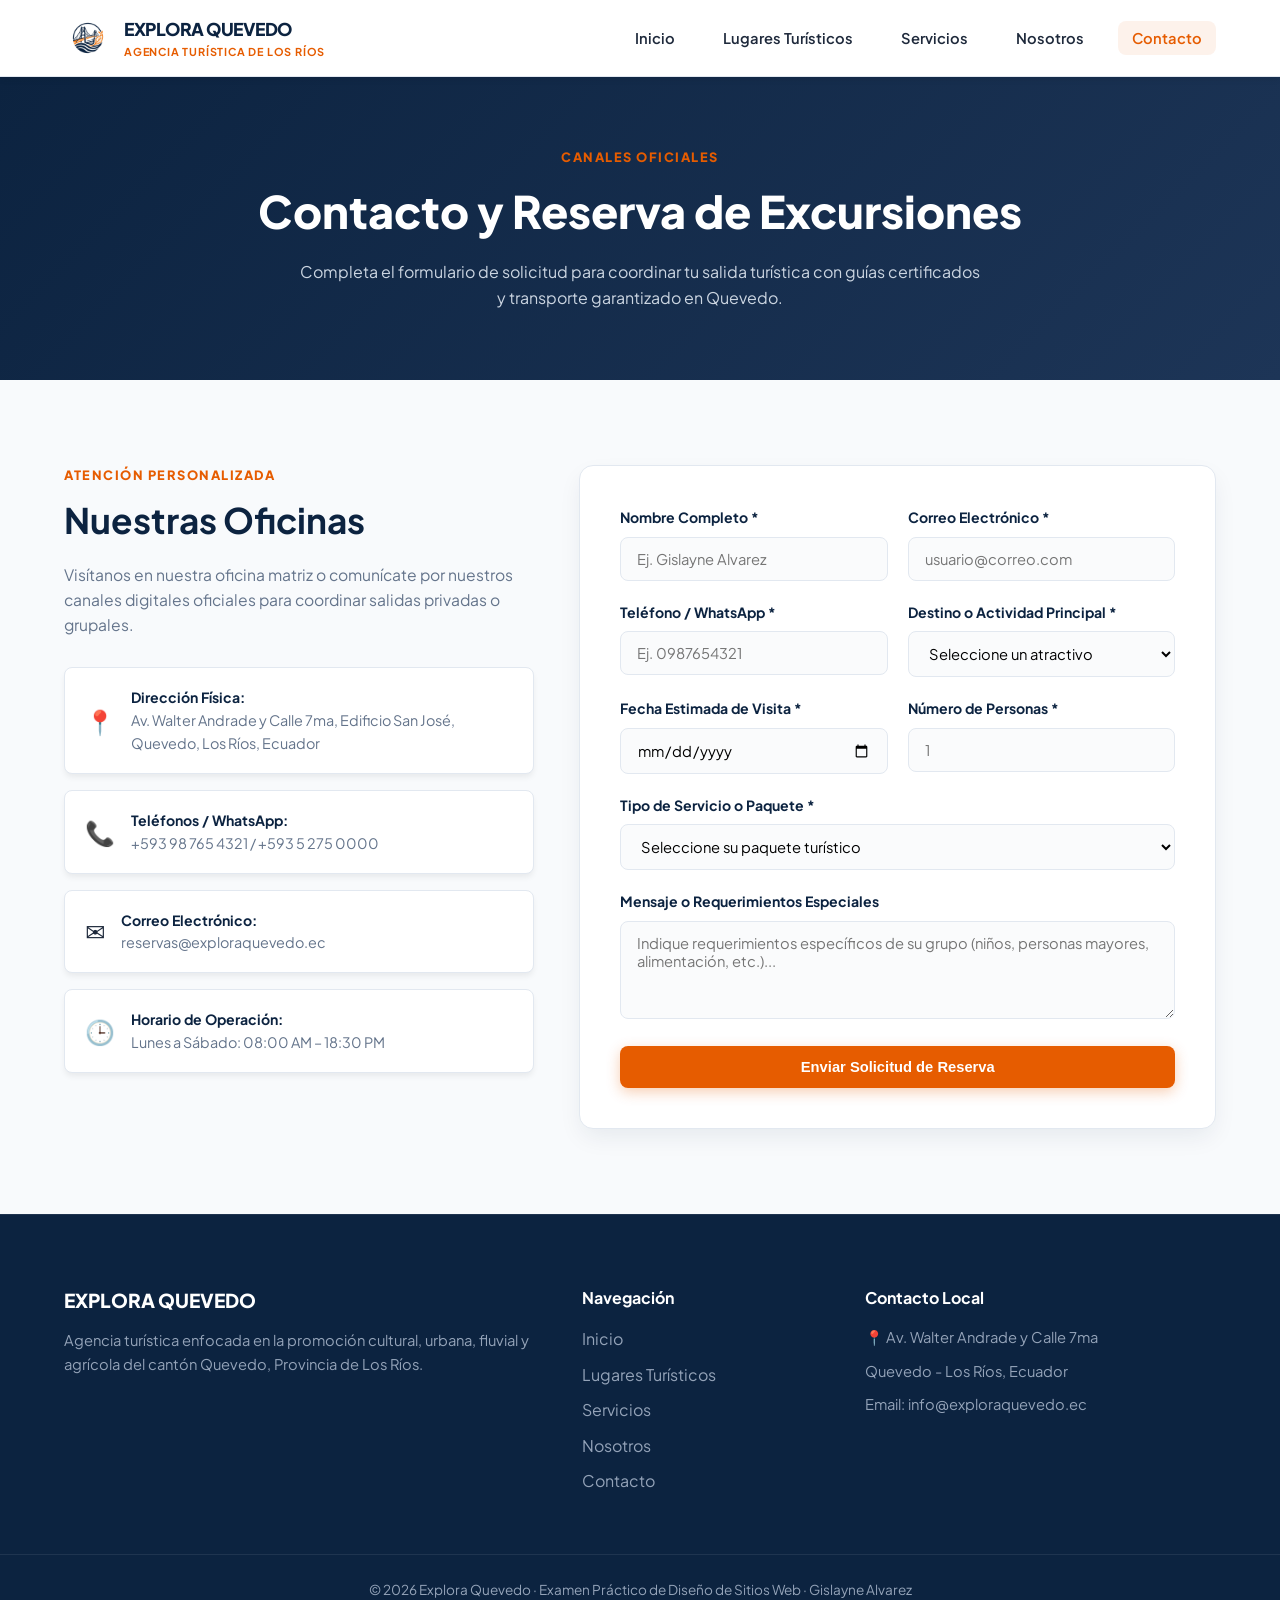
==== contacto.html @ 066ccd41 "Publicacion de pagina - Gislayne Alvarez" ====
<!DOCTYPE html>
<html lang="es">
<head>
  <meta charset="UTF-8">
  <meta name="viewport" content="width=device-width, initial-scale=1.0">
  <title>Explora Quevedo | Contacto y Reservas</title>
  <link rel="icon" type="image/png" href="images/logo.png">
  <link rel="stylesheet" href="css/styles.css">
  <link rel="preconnect" href="https://fonts.googleapis.com">
  <link rel="preconnect" href="https://fonts.gstatic.com" crossorigin>
  <link href="https://fonts.googleapis.com/css2?family=Plus+Jakarta+Sans:wght@400;500;600;700;800&display=swap" rel="stylesheet">
</head>
<body class="page-contacto">

  <!-- CABECERA PRINCIPAL Y MENÚ DE NAVEGACIÓN -->
  <header class="header-main">
    <div class="header-container">
      <a href="index.html" class="brand-link">
        <img src="images/logo.png" alt="Explora Quevedo Logo" class="brand-logo">
        <div class="brand-info">
          <span class="brand-title">EXPLORA QUEVEDO</span>
          <span class="brand-subtitle">AGENCIA TURÍSTICA DE LOS RÍOS</span>
        </div>
      </a>

      <nav class="nav-principal">
        <ul class="nav-list">
          <li><a href="index.html" class="nav-link">Inicio</a></li>
          <li><a href="destinos.html" class="nav-link">Lugares Turísticos</a></li>
          <li><a href="servicios.html" class="nav-link">Servicios</a></li>
          <li><a href="nosotros.html" class="nav-link">Nosotros</a></li>
          <li><a href="contacto.html" class="nav-link active">Contacto</a></li>
        </ul>
      </nav>
    </div>
  </header>

  <main>
    <!-- ENCABEZADO DE SECCIÓN -->
    <section class="page-banner">
      <div class="container text-center">
        <span class="heading-tag">Canales Oficiales</span>
        <h1>Contacto y Reserva de Excursiones</h1>
        <p>Completa el formulario de solicitud para coordinar tu salida turística con guías certificados y transporte garantizado en Quevedo.</p>
      </div>
    </section>

    <!-- SECCIÓN DE CONTACTO Y FORMULARIO -->
    <section class="contact-section">
      <div class="container">
        <div class="contact-grid">

          <!-- INFORMACIÓN Y CANALES DE ATENCIÓN -->
          <aside class="contact-info-panel">
            <span class="heading-tag">Atención Personalizada</span>
            <h2>Nuestras Oficinas</h2>
            <p>Visítanos en nuestra oficina matriz o comunícate por nuestros canales digitales oficiales para coordinar salidas privadas o grupales.</p>

            <div class="info-card">
              <div class="info-icon">📍</div>
              <div class="info-content">
                <strong>Dirección Física:</strong>
                <p>Av. Walter Andrade y Calle 7ma, Edificio San José, Quevedo, Los Ríos, Ecuador</p>
              </div>
            </div>

            <div class="info-card">
              <div class="info-icon">📞</div>
              <div class="info-content">
                <strong>Teléfonos / WhatsApp:</strong>
                <p>+593 98 765 4321 / +593 5 275 0000</p>
              </div>
            </div>

            <div class="info-card">
              <div class="info-icon">✉️</div>
              <div class="info-content">
                <strong>Correo Electrónico:</strong>
                <p>reservas@exploraquevedo.ec</p>
              </div>
            </div>

            <div class="info-card">
              <div class="info-icon">🕒</div>
              <div class="info-content">
                <strong>Horario de Operación:</strong>
                <p>Lunes a Sábado: 08:00 AM – 18:30 PM</p>
              </div>
            </div>
          </aside>

          <!-- FORMULARIO SEMÁNTICO EXIGIDO POR LA RÚBRICA -->
          <div class="form-container">

            <!-- MENSAJE DE CONFIRMACIÓN (OCULTO INICIALMENTE) -->
            <div id="mensaje-exito" class="alert-success" style="display: none;">
              <div class="success-icon">✓</div>
              <h3>¡Solicitud Recibida con Éxito!</h3>
              <p>Gracias por contactar a <strong>Explora Quevedo</strong>. Tu información ha sido ingresada en nuestro sistema de salidas.</p>
              <div class="summary-box">
                <p id="resumen-solicitud"></p>
              </div>
              <p class="small-notice">Un asesor turístico se comunicará vía WhatsApp o correo electrónico para coordinar el punto de partida y pagos.</p>
              <button type="button" id="btn-nueva-solicitud" class="btn-primary">Enviar otra solicitud</button>
            </div>

            <!-- FORMULARIO PRINCIPAL -->
            <form id="formulario-contacto" class="contact-form">
              
              <!-- NOMBRE COMPLETO Y CORREO ELECTRÓNICO -->
              <div class="form-row">
                <div class="form-group">
                  <label for="nombre">Nombre Completo *</label>
                  <input type="text" id="nombre" name="nombre" placeholder="Ej. Gislayne Alvarez" required>
                </div>
                <div class="form-group">
                  <label for="email">Correo Electrónico *</label>
                  <input type="email" id="email" name="email" placeholder="usuario@correo.com" required>
                </div>
              </div>

              <!-- TELÉFONO Y DESTINO / ACTIVIDAD -->
              <div class="form-row">
                <div class="form-group">
                  <label for="telefono">Teléfono / WhatsApp *</label>
                  <input type="tel" id="telefono" name="telefono" placeholder="Ej. 0987654321" required>
                </div>
                <div class="form-group">
                  <label for="destino">Destino o Actividad Principal *</label>
                  <select id="destino" name="destino" required>
                    <option value="" disabled selected>Seleccione un atractivo</option>
                    <option value="Malecón del Río Quevedo">Malecón del Río Quevedo</option>
                    <option value="Puente Velasco Ibarra">Puente Velasco Ibarra</option>
                    <option value="Paseos en Bote por el Río">Paseos en Bote por el Río</option>
                    <option value="Parque Central e Iglesia San José">Parque Central e Iglesia San José</option>
                    <option value="Balnearios de Agua Dulce">Balnearios de Agua Dulce</option>
                    <option value="Fincas Cacaoteras del Río">Fincas Cacaoteras del Río</option>
                  </select>
                </div>
              </div>

              <!-- FECHA Y NÚMERO DE PERSONAS -->
              <div class="form-row">
                <div class="form-group">
                  <label for="fecha">Fecha Estimada de Visita *</label>
                  <input type="date" id="fecha" name="fecha" required>
                </div>
                <div class="form-group">
                  <label for="personas">Número de Personas *</label>
                  <input type="number" id="personas" name="personas" min="1" max="40" placeholder="1" required>
                </div>
              </div>

              <!-- TIPO DE SERVICIO O PAQUETE -->
              <div class="form-group">
                <label for="servicio">Tipo de Servicio o Paquete *</label>
                <select id="servicio" name="servicio" required>
                  <option value="" disabled selected>Seleccione su paquete turístico</option>
                  <option value="Quevedo Histórico y Fluvial ($20.00)">Quevedo Histórico y Fluvial ($20.00)</option>
                  <option value="Ruta Balnearios de Agua Dulce ($30.00)">Ruta Balnearios de Agua Dulce ($30.00)</option>
                  <option value="Finca Cacaotera 'Pepa de Oro' ($28.00)">Finca Cacaotera 'Pepa de Oro' ($28.00)</option>
                  <option value="Quevedo Total 2D/1N ($75.00)">Quevedo Total 2D/1N ($75.00)</option>
                  <option value="Servicio Privado Personalizado">Servicio Privado Personalizado</option>
                </select>
              </div>

              <!-- MENSAJE O REQUERIMIENTOS -->
              <div class="form-group">
                <label for="mensaje">Mensaje o Requerimientos Especiales</label>
                <textarea id="mensaje" name="mensaje" rows="4" placeholder="Indique requerimientos específicos de su grupo (niños, personas mayores, alimentación, etc.)..."></textarea>
              </div>

              <!-- BOTÓN DE ENVÍO -->
              <button type="submit" class="btn-primary btn-block">Enviar Solicitud de Reserva</button>
            </form>

          </div>

        </div>
      </div>
    </section>
  </main>

  <!-- PIE DE PÁGINA (FOOTER) -->
  <footer class="footer-main">
    <div class="container footer-grid">
      <div class="footer-col">
        <h4 class="footer-title">EXPLORA QUEVEDO</h4>
        <p>Agencia turística enfocada en la promoción cultural, urbana, fluvial y agrícola del cantón Quevedo, Provincia de Los Ríos.</p>
      </div>

      <div class="footer-col">
        <h5>Navegación</h5>
        <ul class="footer-links">
          <li><a href="index.html">Inicio</a></li>
          <li><a href="destinos.html">Lugares Turísticos</a></li>
          <li><a href="servicios.html">Servicios</a></li>
          <li><a href="nosotros.html">Nosotros</a></li>
          <li><a href="contacto.html">Contacto</a></li>
        </ul>
      </div>

      <div class="footer-col">
        <h5>Contacto Local</h5>
        <p>📍 Av. Walter Andrade y Calle 7ma</p>
        <p>Quevedo - Los Ríos, Ecuador</p>
        <p>Email: info@exploraquevedo.ec</p>
      </div>
    </div>

    <div class="footer-bottom">
      <div class="container">
        <p>&copy; 2026 Explora Quevedo · Examen Práctico de Diseño de Sitios Web · Gislayne Alvarez</p>
      </div>
    </div>
  </footer>

  <!-- SCRIPT PARA CONFIRMACIÓN DIRECTA (SIN ERROR 405 EN GITHUB PAGES) -->
  <script>
    const form = document.getElementById('formulario-contacto');
    const mensajeExito = document.getElementById('mensaje-exito');
    const resumenSolicitud = document.getElementById('resumen-solicitud');
    const btnNueva = document.getElementById('btn-nueva-solicitud');

    form.addEventListener('submit', function(e) {
      e.preventDefault();

      const nombre = document.getElementById('nombre').value;
      const destino = document.getElementById('destino').value;
      const paquete = document.getElementById('servicio').value;
      const personas = document.getElementById('personas').value;
      const fecha = document.getElementById('fecha').value;

      resumenSolicitud.innerHTML = `Estimado/a <strong>${nombre}</strong>, tu solicitud para <strong>${personas} persona(s)</strong> con destino a <strong>${destino}</strong> bajo el paquete <em>${paquete}</em> para la fecha <strong>${fecha}</strong> ha sido registrada con estado: <span style="color:#0f5132; font-weight:700;">CONFIRMADA</span>.`;

      form.style.display = 'none';
      mensajeExito.style.display = 'block';
    });

    btnNueva.addEventListener('click', function() {
      form.reset();
      mensajeExito.style.display = 'none';
      form.style.display = 'block';
    });
  </script>
</body>
</html>
---- css/styles.css ----
/* ===================================================
   VARIABLES GLOBALES (EXPLORA QUEVEDO - TURISMO FLUVIAL)
   =================================================== */
:root {
  --primary-color: #0c2340;       /* Azul marino profundo fluvial */
  --primary-light: #1d3557;       /* Azul intermedio */
  --accent-color: #e65c00;        /* Naranja solar tropical */
  --accent-hover: #cf4f00;        /* Naranja oscuro para hover */
  --bg-page: #f8fafc;             /* Fondo gris claro limpio */
  --bg-white: #ffffff;            /* Blanco puro para tarjetas */
  --text-main: #1e293b;           /* Texto principal oscuro */
  --text-muted: #64748b;          /* Texto secundario atenuado */
  --border-color: #e2e8f0;        /* Bordes sutiles */
  --shadow-sm: 0 4px 6px -1px rgba(0, 0, 0, 0.07);
  --shadow-md: 0 10px 25px -3px rgba(12, 35, 64, 0.08);
  --shadow-lg: 0 20px 35px -4px rgba(12, 35, 64, 0.12);
  --radius-sm: 8px;
  --radius-md: 14px;
  --radius-lg: 20px;
  --font-family: 'Plus Jakarta Sans', system-ui, -apple-system, sans-serif;
  --transition: all 0.3s cubic-bezier(0.2, 0.8, 0.2, 1);
}

/* ===================================================
   RESET Y MODELO DE CAJA (BOX MODEL)
   =================================================== */
*, *::before, *::after {
  box-sizing: border-box;
  margin: 0;
  padding: 0;
}

html {
  scroll-behavior: smooth;
}

body {
  font-family: var(--font-family);
  background-color: var(--bg-page);
  color: var(--text-main);
  line-height: 1.6;
  overflow-x: hidden;
}

img {
  max-width: 100%;
  height: auto;
  display: block;
}

a {
  text-decoration: none;
  color: inherit;
  transition: var(--transition);
}

ul {
  list-style: none;
}

.container {
  width: 90%;
  max-width: 1200px;
  margin-left: auto;
  margin-right: auto;
}

.text-center {
  text-align: center;
}

/* ===================================================
   ENCABEZADO Y NAVEGACIÓN (FLEXBOX)
   =================================================== */
.header-main {
  background-color: var(--bg-white);
  border-bottom: 1px solid var(--border-color);
  position: sticky;
  top: 0;
  z-index: 1000;
  box-shadow: var(--shadow-sm);
}

.header-container {
  max-width: 1200px;
  margin: 0 auto;
  padding: 14px 24px;
  display: flex;
  justify-content: space-between;
  align-items: center;
}

.brand-link {
  display: flex;
  align-items: center;
  gap: 12px;
}

.brand-logo {
  width: 48px;
  height: 48px;
  object-fit: contain;
  transition: transform 0.3s ease;
}

.brand-link:hover .brand-logo {
  transform: scale(1.08) rotate(-2deg);
}

.brand-info {
  display: flex;
  flex-direction: column;
}

.brand-title {
  font-size: 1.1rem;
  font-weight: 800;
  color: var(--primary-color);
  letter-spacing: -0.5px;
}

.brand-subtitle {
  font-size: 0.68rem;
  font-weight: 700;
  color: var(--accent-color);
  letter-spacing: 0.8px;
}

.nav-list {
  display: flex;
  align-items: center;
  gap: 20px;
}

.nav-link {
  font-size: 0.92rem;
  font-weight: 600;
  color: var(--text-main);
  padding: 8px 14px;
  border-radius: var(--radius-sm);
}

.nav-link:hover,
.nav-link.active {
  color: var(--accent-color);
  background-color: rgba(230, 92, 0, 0.08);
}

/* ===================================================
   BOTONES REUTILIZABLES
   =================================================== */
.btn-primary {
  display: inline-block;
  background-color: var(--accent-color);
  color: var(--bg-white);
  font-weight: 700;
  font-size: 0.92rem;
  padding: 13px 26px;
  border-radius: var(--radius-sm);
  border: none;
  cursor: pointer;
  box-shadow: 0 4px 14px rgba(230, 92, 0, 0.3);
  transition: var(--transition);
}

.btn-primary:hover {
  background-color: var(--accent-hover);
  transform: translateY(-2px);
  box-shadow: 0 6px 18px rgba(230, 92, 0, 0.4);
}

.btn-secondary {
  display: inline-block;
  background-color: rgba(255, 255, 255, 0.15);
  color: var(--bg-white);
  border: 1px solid rgba(255, 255, 255, 0.4);
  font-weight: 700;
  font-size: 0.92rem;
  padding: 13px 26px;
  border-radius: var(--radius-sm);
  backdrop-filter: blur(6px);
  transition: var(--transition);
}

.btn-secondary:hover {
  background-color: var(--bg-white);
  color: var(--primary-color);
  transform: translateY(-2px);
}

.btn-block {
  width: 100%;
  text-align: center;
}

/* ===================================================
   HERO EN INDEX (PÁGINA 1)
   =================================================== */
.hero-section {
  position: relative;
  background: 
    linear-gradient(135deg, rgba(12, 35, 64, 0.9) 0%, rgba(29, 53, 87, 0.85) 100%),
    url('../images/hero.webp') center/cover no-repeat;
  color: var(--bg-white);
  padding: 120px 20px;
  text-align: center;
  display: flex;
  justify-content: center;
  align-items: center;
}

.hero-content {
  max-width: 820px;
}

.hero-tag {
  display: inline-block;
  background-color: rgba(255, 255, 255, 0.12);
  border: 1px solid rgba(255, 255, 255, 0.25);
  padding: 6px 16px;
  border-radius: 30px;
  font-size: 0.82rem;
  font-weight: 700;
  letter-spacing: 0.5px;
  margin-bottom: 22px;
}

.hero-title {
  font-size: clamp(2.4rem, 5vw, 3.8rem);
  font-weight: 800;
  line-height: 1.15;
  margin-bottom: 20px;
}

.hero-title span {
  color: var(--accent-color);
}

.hero-description {
  font-size: 1.1rem;
  color: #e2e8f0;
  max-width: 680px;
  margin: 0 auto 36px auto;
}

.hero-buttons {
  display: flex;
  gap: 16px;
  justify-content: center;
  flex-wrap: wrap;
}

/* ===================================================
   SECCIONES Y ENCABEZADOS COMUNES
   =================================================== */
.page-banner {
  background: linear-gradient(135deg, var(--primary-color), var(--primary-light));
  color: var(--bg-white);
  padding: 70px 20px;
}

.page-banner h1 {
  font-size: clamp(2rem, 4vw, 2.8rem);
  font-weight: 800;
  margin: 8px 0 12px 0;
}

.page-banner p {
  color: #cbd5e1;
  max-width: 680px;
  margin: 0 auto;
  font-size: 1rem;
}

.section-heading {
  margin-bottom: 50px;
}

.heading-tag {
  font-size: 0.8rem;
  font-weight: 800;
  text-transform: uppercase;
  letter-spacing: 1.5px;
  color: var(--accent-color);
  display: block;
  margin-bottom: 6px;
}

.section-heading h2 {
  font-size: 2.2rem;
  font-weight: 800;
  color: var(--primary-color);
}

.section-heading p {
  color: var(--text-muted);
  font-size: 1rem;
}

/* ===================================================
   TARJETAS DESTACADAS EN INDEX (GRID)
   =================================================== */
.featured-section {
  padding: 85px 0;
}

.cards-grid {
  display: grid;
  grid-template-columns: repeat(auto-fit, minmax(320px, 1fr));
  gap: 30px;
  margin-bottom: 60px;
}

.card-item {
  background-color: var(--bg-white);
  border-radius: var(--radius-md);
  border: 1px solid var(--border-color);
  overflow: hidden;
  box-shadow: var(--shadow-sm);
  display: flex;
  flex-direction: column;
  transition: var(--transition);
}

.card-item:hover {
  transform: translateY(-6px);
  box-shadow: var(--shadow-md);
}

.card-image-box {
  height: 220px;
  position: relative;
  overflow: hidden;
}

.card-image-box img {
  width: 100%;
  height: 100%;
  object-fit: cover;
  transition: transform 0.4s ease;
}

.card-item:hover .card-image-box img {
  transform: scale(1.06);
}

.badge-category {
  position: absolute;
  top: 14px;
  left: 14px;
  background-color: var(--primary-color);
  color: var(--bg-white);
  font-size: 0.75rem;
  font-weight: 700;
  padding: 4px 12px;
  border-radius: 4px;
}

.card-body {
  padding: 24px;
  display: flex;
  flex-direction: column;
  flex-grow: 1;
}

.card-body h3 {
  font-size: 1.3rem;
  font-weight: 800;
  color: var(--primary-color);
  margin-bottom: 10px;
}

.card-body p {
  font-size: 0.92rem;
  color: var(--text-muted);
  margin-bottom: 20px;
  flex-grow: 1;
}

.card-action-link {
  font-weight: 700;
  font-size: 0.9rem;
  color: var(--accent-color);
  align-self: flex-start;
}

.card-action-link:hover {
  transform: translateX(4px);
}

/* BANNER CTA */
.cta-banner {
  background: linear-gradient(135deg, var(--primary-color), var(--primary-light));
  color: var(--bg-white);
  border-radius: var(--radius-md);
  padding: 44px;
  display: flex;
  justify-content: space-between;
  align-items: center;
  flex-wrap: wrap;
  gap: 20px;
  box-shadow: var(--shadow-md);
}

.cta-text h3 {
  font-size: 1.6rem;
  margin-bottom: 6px;
}

.cta-text p {
  color: #cbd5e1;
}

/* ===================================================
   DESTINOS (PÁGINA 2 - DESTINOS.HTML)
   =================================================== */
.places-section {
  padding: 85px 0;
}

.destinations-grid {
  display: grid;
  grid-template-columns: repeat(auto-fit, minmax(330px, 1fr));
  gap: 32px;
}

.destination-card {
  background-color: var(--bg-white);
  border-radius: var(--radius-md);
  border: 1px solid var(--border-color);
  overflow: hidden;
  box-shadow: var(--shadow-sm);
  display: flex;
  flex-direction: column;
  transition: var(--transition);
}

.destination-card:hover {
  transform: translateY(-6px);
  box-shadow: var(--shadow-md);
}

.dest-image-wrap {
  height: 230px;
  position: relative;
  overflow: hidden;
}

.dest-image-wrap img {
  width: 100%;
  height: 100%;
  object-fit: cover;
  transition: transform 0.4s ease;
}

.destination-card:hover .dest-image-wrap img {
  transform: scale(1.06);
}

.dest-badge {
  position: absolute;
  top: 14px;
  left: 14px;
  background-color: rgba(12, 35, 64, 0.88);
  color: var(--bg-white);
  font-size: 0.75rem;
  font-weight: 700;
  padding: 4px 10px;
  border-radius: 4px;
}

.dest-body {
  padding: 26px;
  display: flex;
  flex-direction: column;
  flex-grow: 1;
}

.dest-body h3 {
  font-size: 1.3rem;
  font-weight: 800;
  color: var(--primary-color);
  margin-bottom: 6px;
}

.dest-location {
  font-size: 0.85rem;
  color: var(--accent-color);
  margin-bottom: 12px;
}

.dest-desc {
  font-size: 0.92rem;
  color: var(--text-muted);
  line-height: 1.6;
  margin-bottom: 16px;
}

.dest-activity {
  background-color: #f1f5f9;
  border-left: 3px solid var(--primary-color);
  padding: 12px 14px;
  border-radius: 0 var(--radius-sm) var(--radius-sm) 0;
  font-size: 0.86rem;
  color: var(--text-main);
  margin-bottom: 22px;
}

.dest-btn {
  align-self: flex-start;
  padding: 10px 20px;
}

/* ===================================================
   SERVICIOS / PAQUETES (PÁGINA 3 - SERVICIOS.HTML)
   =================================================== */
.pricing-section {
  padding: 85px 0;
}

.services-grid {
  display: grid;
  grid-template-columns: repeat(auto-fit, minmax(260px, 1fr));
  gap: 28px;
}

.service-card {
  background-color: var(--bg-white);
  border-radius: var(--radius-md);
  border: 1px solid var(--border-color);
  box-shadow: var(--shadow-sm);
  display: flex;
  flex-direction: column;
  overflow: hidden;
  position: relative;
  transition: var(--transition);
}

.service-card:hover {
  transform: translateY(-8px);
  box-shadow: var(--shadow-lg);
}

.service-card.featured {
  border: 2px solid var(--accent-color);
}

.service-badge {
  position: absolute;
  top: 15px;
  right: -32px;
  background-color: var(--accent-color);
  color: var(--bg-white);
  font-size: 0.72rem;
  font-weight: 800;
  padding: 4px 34px;
  transform: rotate(45deg);
}

.service-header {
  padding: 30px 24px 20px 24px;
  border-bottom: 1px solid var(--border-color);
}

.service-category {
  font-size: 0.75rem;
  font-weight: 800;
  color: var(--accent-color);
  text-transform: uppercase;
  letter-spacing: 0.5px;
}

.service-header h3 {
  font-size: 1.28rem;
  font-weight: 800;
  color: var(--primary-color);
  margin: 6px 0 12px 0;
}

.price-box {
  display: flex;
  align-items: baseline;
  gap: 2px;
}

.price-box .currency {
  font-size: 1.2rem;
  font-weight: 700;
  color: var(--primary-color);
}

.price-box .amount {
  font-size: 2.2rem;
  font-weight: 800;
  color: var(--primary-color);
}

.price-box .unit {
  font-size: 0.85rem;
  color: var(--text-muted);
}

.service-body {
  padding: 24px;
  display: flex;
  flex-direction: column;
  flex-grow: 1;
  justify-content: space-between;
}

.service-desc {
  font-size: 0.88rem;
  color: var(--text-muted);
  margin-bottom: 20px;
}

.service-features {
  margin-bottom: 26px;
}

.service-features li {
  font-size: 0.88rem;
  margin-bottom: 10px;
  padding-left: 20px;
  position: relative;
}

.service-features li::before {
  content: '✓';
  position: absolute;
  left: 0;
  color: var(--accent-color);
  font-weight: 800;
}

.service-btn {
  display: block;
  text-align: center;
}

/* ===================================================
   NOSOTROS (PÁGINA 4 - NOSOTROS.HTML)
   =================================================== */
.about-section {
  padding: 85px 0;
}

.history-block {
  max-width: 860px;
  margin: 0 auto 65px auto;
  background-color: var(--bg-white);
  padding: 40px;
  border-radius: var(--radius-md);
  border: 1px solid var(--border-color);
  box-shadow: var(--shadow-sm);
}

.history-block h2 {
  font-size: 2.2rem;
  color: var(--primary-color);
  margin: 6px 0 18px 0;
}

.history-block p {
  color: var(--text-muted);
  font-size: 1rem;
  line-height: 1.7;
  margin-bottom: 16px;
}

.history-block p:last-child {
  margin-bottom: 0;
}

.pillars-grid {
  display: grid;
  grid-template-columns: repeat(auto-fit, minmax(300px, 1fr));
  gap: 30px;
}

.pillar-card {
  background-color: var(--bg-white);
  border-radius: var(--radius-md);
  border: 1px solid var(--border-color);
  padding: 35px 28px;
  box-shadow: var(--shadow-sm);
  transition: var(--transition);
}

.pillar-card:hover {
  transform: translateY(-5px);
  box-shadow: var(--shadow-md);
}

.pillar-icon {
  font-size: 2.2rem;
  margin-bottom: 14px;
}

.pillar-card h3 {
  font-size: 1.3rem;
  font-weight: 800;
  color: var(--primary-color);
  margin-bottom: 10px;
}

.pillar-card p {
  color: var(--text-muted);
  font-size: 0.92rem;
}

.values-list li {
  font-size: 0.9rem;
  margin-bottom: 8px;
  color: var(--text-muted);
}

.reasons-section {
  padding: 85px 0;
  background-color: var(--bg-white);
  border-top: 1px solid var(--border-color);
}

.reasons-grid {
  display: grid;
  grid-template-columns: repeat(auto-fit, minmax(240px, 1fr));
  gap: 25px;
}

.reason-card {
  background-color: var(--bg-page);
  padding: 30px 24px;
  border-radius: var(--radius-md);
  border: 1px solid var(--border-color);
  transition: var(--transition);
}

.reason-card:hover {
  border-color: var(--accent-color);
  transform: translateY(-4px);
}

.reason-number {
  font-size: 2rem;
  font-weight: 800;
  color: var(--accent-color);
  display: block;
  margin-bottom: 8px;
}

.reason-card h4 {
  font-size: 1.15rem;
  color: var(--primary-color);
  margin-bottom: 8px;
}

.reason-card p {
  font-size: 0.88rem;
  color: var(--text-muted);
}

/* ===================================================
   CONTACTO (PÁGINA 5 - CONTACTO.HTML)
   =================================================== */
.contact-section {
  padding: 85px 0;
}

.contact-grid {
  display: grid;
  grid-template-columns: 0.85fr 1.15fr;
  gap: 45px;
  align-items: flex-start;
}

.contact-info-panel h2 {
  font-size: 2.2rem;
  color: var(--primary-color);
  margin: 6px 0 14px 0;
}

.contact-info-panel p {
  color: var(--text-muted);
  font-size: 0.98rem;
  margin-bottom: 30px;
}

.info-card {
  background-color: var(--bg-white);
  padding: 18px 20px;
  border-radius: var(--radius-sm);
  border: 1px solid var(--border-color);
  margin-bottom: 16px;
  display: flex;
  gap: 16px;
  align-items: center;
  box-shadow: var(--shadow-sm);
}

.info-icon {
  font-size: 1.5rem;
}

.info-content strong {
  display: block;
  font-size: 0.88rem;
  color: var(--primary-color);
}

.info-content p {
  margin-bottom: 0;
  font-size: 0.9rem;
}

.form-container {
  background-color: var(--bg-white);
  border-radius: var(--radius-md);
  border: 1px solid var(--border-color);
  padding: 40px;
  box-shadow: var(--shadow-md);
}

.form-row {
  display: flex;
  gap: 20px;
}

.form-group {
  margin-bottom: 20px;
  flex: 1;
}

.form-group label {
  display: block;
  font-size: 0.88rem;
  font-weight: 700;
  margin-bottom: 8px;
  color: var(--primary-color);
}

/* SELECTORES Y PSEUDOCLASES :FOCUS EXIGIDOS */
.form-group input,
.form-group select,
.form-group textarea {
  width: 100%;
  padding: 12px 16px;
  border: 1px solid var(--border-color);
  border-radius: var(--radius-sm);
  font-family: var(--font-family);
  font-size: 0.92rem;
  background-color: #fafbfc;
  transition: var(--transition);
}

.form-group input:focus,
.form-group select:focus,
.form-group textarea:focus {
  outline: none;
  border-color: var(--accent-color);
  background-color: var(--bg-white);
  box-shadow: 0 0 0 3px rgba(230, 92, 0, 0.15);
}

/* MENSAJE DE ÉXITO */
.alert-success {
  text-align: center;
  padding: 20px 10px;
  animation: fadeIn 0.3s ease;
}

@keyframes fadeIn {
  from { opacity: 0; transform: translateY(6px); }
  to { opacity: 1; transform: translateY(0); }
}

.success-icon {
  font-size: 2.8rem;
  color: #10b981;
  margin-bottom: 8px;
}

.alert-success h3 {
  font-size: 1.6rem;
  color: var(--primary-color);
  margin-bottom: 8px;
}

.alert-success p {
  color: var(--text-muted);
  font-size: 0.95rem;
}

.summary-box {
  background-color: #ecfdf5;
  border-left: 4px solid #10b981;
  padding: 16px;
  margin: 22px 0;
  text-align: left;
  border-radius: 4px;
}

.summary-box p {
  color: #065f46;
  font-size: 0.92rem;
}

.small-notice {
  font-size: 0.85rem !important;
  margin-bottom: 24px;
}

/* ===================================================
   PIE DE PÁGINA (FOOTER)
   =================================================== */
.footer-main {
  background-color: var(--primary-color);
  color: #94a3b8;
  padding: 70px 0 0 0;
  border-top: 1px solid rgba(255, 255, 255, 0.08);
}

.footer-grid {
  display: grid;
  grid-template-columns: 2fr 1fr 1.5fr;
  gap: 50px;
  padding-bottom: 50px;
}

.footer-title {
  color: var(--bg-white);
  font-size: 1.2rem;
  font-weight: 800;
  margin-bottom: 14px;
}

.footer-col h5 {
  color: var(--bg-white);
  font-size: 1rem;
  font-weight: 700;
  margin-bottom: 16px;
}

.footer-links li {
  margin-bottom: 10px;
}

.footer-links a:hover {
  color: var(--accent-color);
  padding-left: 4px;
}

.footer-col p {
  font-size: 0.92rem;
  margin-bottom: 10px;
}

.footer-bottom {
  border-top: 1px solid rgba(255, 255, 255, 0.08);
  padding: 24px 0;
  text-align: center;
  font-size: 0.85rem;
}

/* ===================================================
   DISEÑO RESPONSIVE (MEDIA QUERIES OBLIGATORIAS)
   =================================================== */
@media (max-width: 900px) {
  .header-container {
    flex-direction: column;
    gap: 16px;
  }

  .nav-list {
    flex-wrap: wrap;
    justify-content: center;
    gap: 10px;
  }

  .contact-grid {
    grid-template-columns: 1fr;
  }

  .form-row {
    flex-direction: column;
    gap: 0;
  }

  .footer-grid {
    grid-template-columns: 1fr;
    text-align: center;
  }
}

@media (max-width: 600px) {
  .hero-title {
    font-size: 2.2rem;
  }

  .hero-buttons {
    flex-direction: column;
  }

  .cta-banner {
    flex-direction: column;
    text-align: center;
  }

  .form-container {
    padding: 24px;
  }
}
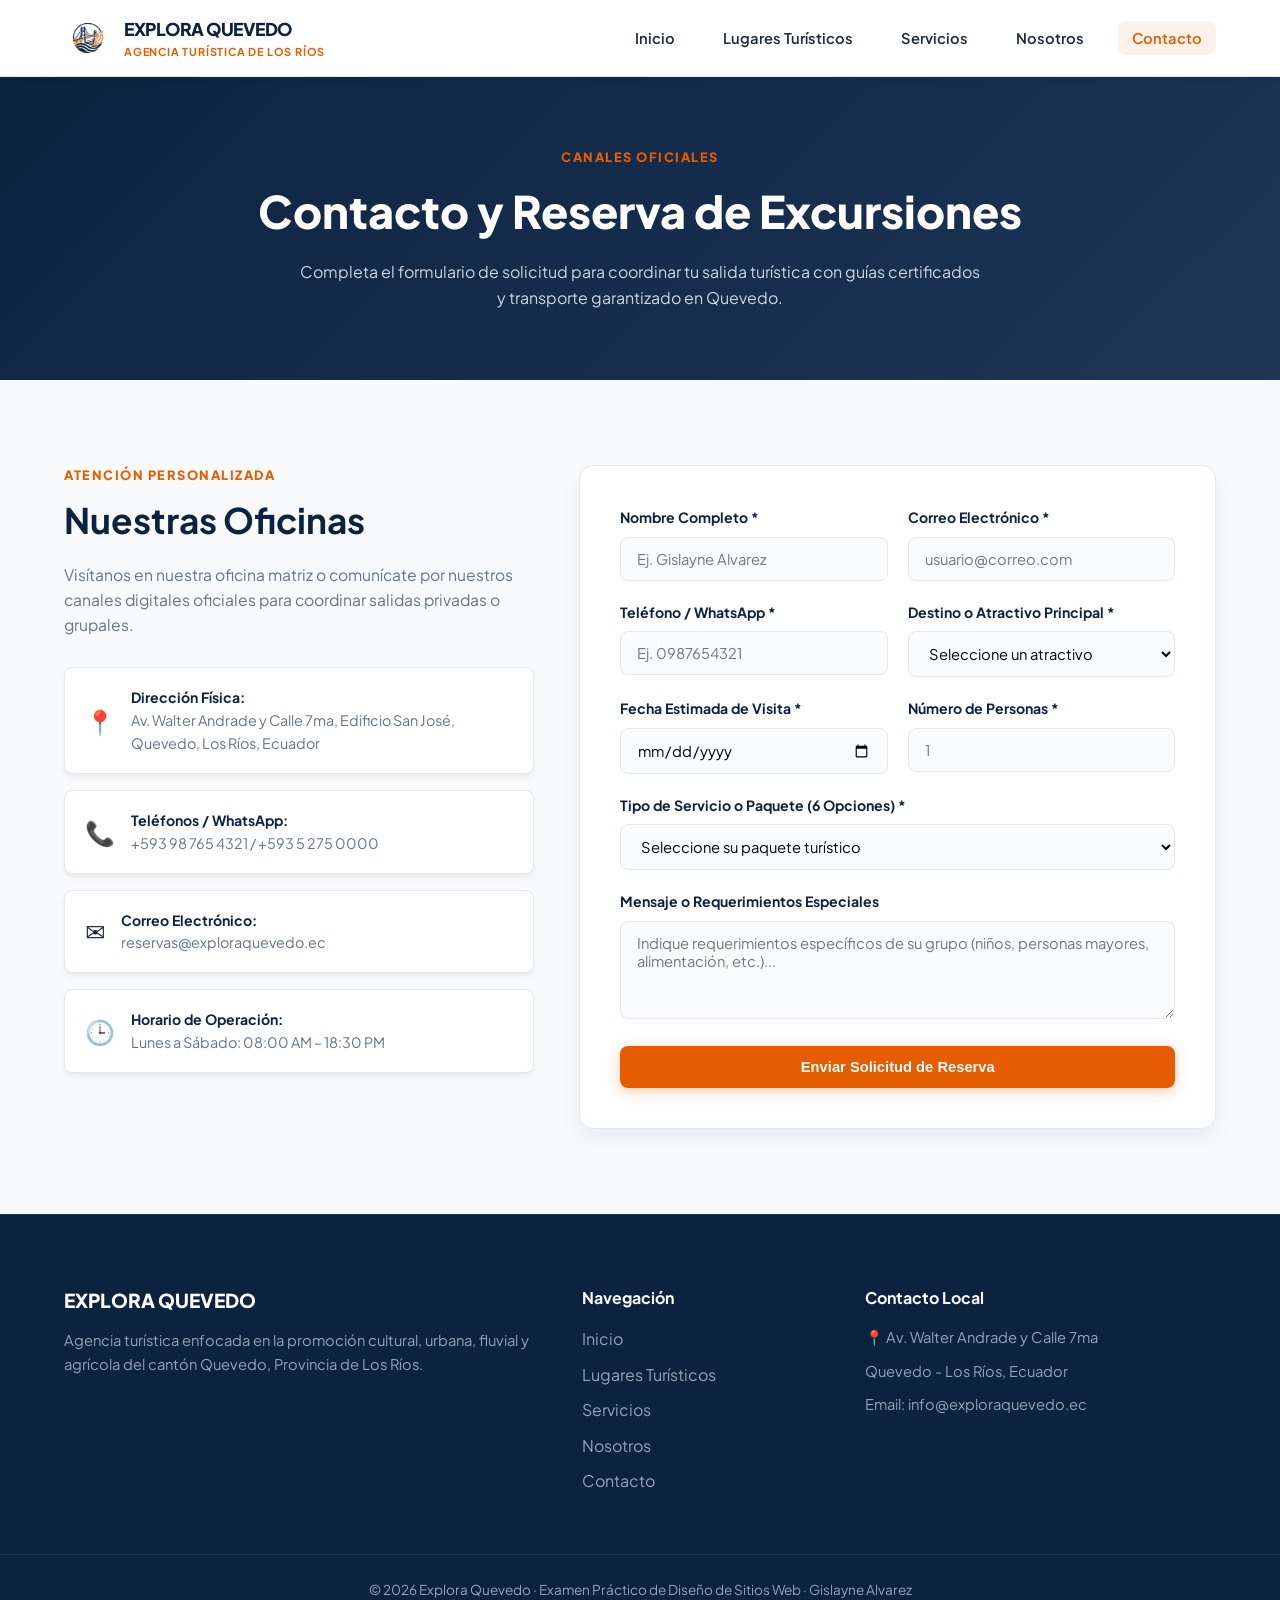
==== commit 0b683da8: "MEJORA DE PAGINA" ====
--- a/contacto.html
+++ b/contacto.html
@@ -12,7 +12,6 @@
 </head>
 <body class="page-contacto">
 
-  <!-- CABECERA PRINCIPAL Y MENÚ DE NAVEGACIÓN -->
   <header class="header-main">
     <div class="header-container">
       <a href="index.html" class="brand-link">
@@ -36,7 +35,6 @@
   </header>
 
   <main>
-    <!-- ENCABEZADO DE SECCIÓN -->
     <section class="page-banner">
       <div class="container text-center">
         <span class="heading-tag">Canales Oficiales</span>
@@ -45,12 +43,10 @@
       </div>
     </section>
 
-    <!-- SECCIÓN DE CONTACTO Y FORMULARIO -->
     <section class="contact-section">
       <div class="container">
         <div class="contact-grid">
 
-          <!-- INFORMACIÓN Y CANALES DE ATENCIÓN -->
           <aside class="contact-info-panel">
             <span class="heading-tag">Atención Personalizada</span>
             <h2>Nuestras Oficinas</h2>
@@ -89,10 +85,8 @@
             </div>
           </aside>
 
-          <!-- FORMULARIO SEMÁNTICO EXIGIDO POR LA RÚBRICA -->
           <div class="form-container">
 
-            <!-- MENSAJE DE CONFIRMACIÓN (OCULTO INICIALMENTE) -->
             <div id="mensaje-exito" class="alert-success" style="display: none;">
               <div class="success-icon">✓</div>
               <h3>¡Solicitud Recibida con Éxito!</h3>
@@ -104,10 +98,8 @@
               <button type="button" id="btn-nueva-solicitud" class="btn-primary">Enviar otra solicitud</button>
             </div>
 
-            <!-- FORMULARIO PRINCIPAL -->
             <form id="formulario-contacto" class="contact-form">
               
-              <!-- NOMBRE COMPLETO Y CORREO ELECTRÓNICO -->
               <div class="form-row">
                 <div class="form-group">
                   <label for="nombre">Nombre Completo *</label>
@@ -119,27 +111,25 @@
                 </div>
               </div>
 
-              <!-- TELÉFONO Y DESTINO / ACTIVIDAD -->
               <div class="form-row">
                 <div class="form-group">
                   <label for="telefono">Teléfono / WhatsApp *</label>
                   <input type="tel" id="telefono" name="telefono" placeholder="Ej. 0987654321" required>
                 </div>
                 <div class="form-group">
-                  <label for="destino">Destino o Actividad Principal *</label>
+                  <label for="destino">Destino o Atractivo Principal *</label>
                   <select id="destino" name="destino" required>
                     <option value="" disabled selected>Seleccione un atractivo</option>
-                    <option value="Malecón del Río Quevedo">Malecón del Río Quevedo</option>
-                    <option value="Puente Velasco Ibarra">Puente Velasco Ibarra</option>
-                    <option value="Paseos en Bote por el Río">Paseos en Bote por el Río</option>
-                    <option value="Parque Central e Iglesia San José">Parque Central e Iglesia San José</option>
-                    <option value="Balnearios de Agua Dulce">Balnearios de Agua Dulce</option>
-                    <option value="Fincas Cacaoteras del Río">Fincas Cacaoteras del Río</option>
+                    <option value="1. Malecón del Río Quevedo">1. Malecón del Río Quevedo</option>
+                    <option value="2. Puente Velasco Ibarra">2. Puente Velasco Ibarra</option>
+                    <option value="3. Paseos en Bote por el Río Quevedo">3. Paseos en Bote por el Río Quevedo</option>
+                    <option value="4. Parque Central e Iglesia San José">4. Parque Central e Iglesia San José</option>
+                    <option value="5. Balnearios de Agua Dulce">5. Balnearios de Agua Dulce</option>
+                    <option value="6. Fincas Cacaoteras del Río">6. Fincas Cacaoteras del Río</option>
                   </select>
                 </div>
               </div>
 
-              <!-- FECHA Y NÚMERO DE PERSONAS -->
               <div class="form-row">
                 <div class="form-group">
                   <label for="fecha">Fecha Estimada de Visita *</label>
@@ -151,26 +141,24 @@
                 </div>
               </div>
 
-              <!-- TIPO DE SERVICIO O PAQUETE -->
               <div class="form-group">
-                <label for="servicio">Tipo de Servicio o Paquete *</label>
+                <label for="servicio">Tipo de Servicio o Paquete (6 Opciones) *</label>
                 <select id="servicio" name="servicio" required>
                   <option value="" disabled selected>Seleccione su paquete turístico</option>
-                  <option value="Quevedo Histórico y Fluvial ($20.00)">Quevedo Histórico y Fluvial ($20.00)</option>
-                  <option value="Ruta Balnearios de Agua Dulce ($30.00)">Ruta Balnearios de Agua Dulce ($30.00)</option>
-                  <option value="Finca Cacaotera 'Pepa de Oro' ($28.00)">Finca Cacaotera 'Pepa de Oro' ($28.00)</option>
-                  <option value="Quevedo Total 2D/1N ($75.00)">Quevedo Total 2D/1N ($75.00)</option>
-                  <option value="Servicio Privado Personalizado">Servicio Privado Personalizado</option>
+                  <option value="Tour Malecón y Miradores ($15.00)">1. Tour Malecón y Miradores ($15.00 / pers.)</option>
+                  <option value="Ruta Puente Velasco Ibarra ($18.00)">2. Ruta Puente Velasco Ibarra ($18.00 / pers.)</option>
+                  <option value="Paseo en Bote por el Río ($20.00)">3. Paseo en Bote por el Río ($20.00 / pers.)</option>
+                  <option value="Circuito Parque & San José ($12.00)">4. Circuito Parque & San José ($12.00 / pers.)</option>
+                  <option value="Ruta Balnearios de Agua Dulce ($30.00)">5. Ruta Balnearios de Agua Dulce ($30.00 / pers.)</option>
+                  <option value="Finca Cacaotera 'Pepa de Oro' ($28.00)">6. Finca Cacaotera 'Pepa de Oro' ($28.00 / pers.)</option>
                 </select>
               </div>
 
-              <!-- MENSAJE O REQUERIMIENTOS -->
               <div class="form-group">
                 <label for="mensaje">Mensaje o Requerimientos Especiales</label>
                 <textarea id="mensaje" name="mensaje" rows="4" placeholder="Indique requerimientos específicos de su grupo (niños, personas mayores, alimentación, etc.)..."></textarea>
               </div>
 
-              <!-- BOTÓN DE ENVÍO -->
               <button type="submit" class="btn-primary btn-block">Enviar Solicitud de Reserva</button>
             </form>
 
@@ -181,7 +169,6 @@
     </section>
   </main>
 
-  <!-- PIE DE PÁGINA (FOOTER) -->
   <footer class="footer-main">
     <div class="container footer-grid">
       <div class="footer-col">
@@ -215,7 +202,6 @@
     </div>
   </footer>
 
-  <!-- SCRIPT PARA CONFIRMACIÓN DIRECTA (SIN ERROR 405 EN GITHUB PAGES) -->
   <script>
     const form = document.getElementById('formulario-contacto');
     const mensajeExito = document.getElementById('mensaje-exito');
--- a/css/styles.css
+++ b/css/styles.css
@@ -1,16 +1,16 @@
 /* ===================================================
-   VARIABLES GLOBALES (EXPLORA QUEVEDO - TURISMO FLUVIAL)
+   VARIABLES GLOBALES (EXPLORA QUEVEDO)
    =================================================== */
 :root {
-  --primary-color: #0c2340;       /* Azul marino profundo fluvial */
-  --primary-light: #1d3557;       /* Azul intermedio */
-  --accent-color: #e65c00;        /* Naranja solar tropical */
-  --accent-hover: #cf4f00;        /* Naranja oscuro para hover */
-  --bg-page: #f8fafc;             /* Fondo gris claro limpio */
-  --bg-white: #ffffff;            /* Blanco puro para tarjetas */
-  --text-main: #1e293b;           /* Texto principal oscuro */
-  --text-muted: #64748b;          /* Texto secundario atenuado */
-  --border-color: #e2e8f0;        /* Bordes sutiles */
+  --primary-color: #0c2340;
+  --primary-light: #1d3557;
+  --accent-color: #e65c00;
+  --accent-hover: #cf4f00;
+  --bg-page: #f8fafc;
+  --bg-white: #ffffff;
+  --text-main: #1e293b;
+  --text-muted: #64748b;
+  --border-color: #e2e8f0;
   --shadow-sm: 0 4px 6px -1px rgba(0, 0, 0, 0.07);
   --shadow-md: 0 10px 25px -3px rgba(12, 35, 64, 0.08);
   --shadow-lg: 0 20px 35px -4px rgba(12, 35, 64, 0.12);
@@ -21,9 +21,7 @@
   --transition: all 0.3s cubic-bezier(0.2, 0.8, 0.2, 1);
 }
 
-/* ===================================================
-   RESET Y MODELO DE CAJA (BOX MODEL)
-   =================================================== */
+/* RESET & MODELO DE CAJA */
 *, *::before, *::after {
   box-sizing: border-box;
   margin: 0;
@@ -69,9 +67,7 @@
   text-align: center;
 }
 
-/* ===================================================
-   ENCABEZADO Y NAVEGACIÓN (FLEXBOX)
-   =================================================== */
+/* ENCABEZADO Y NAVEGACIÓN */
 .header-main {
   background-color: var(--bg-white);
   border-bottom: 1px solid var(--border-color);
@@ -146,9 +142,7 @@
   background-color: rgba(230, 92, 0, 0.08);
 }
 
-/* ===================================================
-   BOTONES REUTILIZABLES
-   =================================================== */
+/* BOTONES */
 .btn-primary {
   display: inline-block;
   background-color: var(--accent-color);
@@ -193,16 +187,15 @@
   text-align: center;
 }
 
-/* ===================================================
-   HERO EN INDEX (PÁGINA 1)
-   =================================================== */
+/* HERO */
 .hero-section {
   position: relative;
   background: 
-    linear-gradient(135deg, rgba(12, 35, 64, 0.9) 0%, rgba(29, 53, 87, 0.85) 100%),
+    radial-gradient(circle at center, rgba(12, 35, 64, 0.72) 0%, rgba(8, 22, 40, 0.94) 100%),
     url('../images/hero.webp') center/cover no-repeat;
   color: var(--bg-white);
-  padding: 120px 20px;
+  padding: 130px 20px 105px 20px;
+  min-height: 84vh;
   text-align: center;
   display: flex;
   justify-content: center;
@@ -214,14 +207,17 @@
 }
 
 .hero-tag {
-  display: inline-block;
-  background-color: rgba(255, 255, 255, 0.12);
+  display: inline-flex;
+  align-items: center;
+  background: rgba(255, 255, 255, 0.12);
   border: 1px solid rgba(255, 255, 255, 0.25);
-  padding: 6px 16px;
+  backdrop-filter: blur(8px);
+  padding: 8px 22px;
   border-radius: 30px;
   font-size: 0.82rem;
   font-weight: 700;
-  letter-spacing: 0.5px;
+  letter-spacing: 0.6px;
+  color: #ffedd5;
   margin-bottom: 22px;
 }
 
@@ -250,9 +246,46 @@
   flex-wrap: wrap;
 }
 
-/* ===================================================
-   SECCIONES Y ENCABEZADOS COMUNES
-   =================================================== */
+.hero-stats-strip {
+  display: inline-flex;
+  align-items: center;
+  justify-content: center;
+  background: rgba(255, 255, 255, 0.08);
+  border: 1px solid rgba(255, 255, 255, 0.18);
+  backdrop-filter: blur(10px);
+  padding: 12px 28px;
+  border-radius: 40px;
+  margin-top: 38px;
+  gap: 24px;
+}
+
+.stat-pill {
+  text-align: center;
+}
+
+.stat-pill strong {
+  display: block;
+  font-size: 1.05rem;
+  font-weight: 800;
+  color: var(--accent-color);
+  line-height: 1.2;
+}
+
+.stat-pill span {
+  font-size: 0.74rem;
+  color: #cbd5e1;
+  font-weight: 600;
+  text-transform: uppercase;
+  letter-spacing: 0.5px;
+}
+
+.stat-separator {
+  width: 1px;
+  height: 28px;
+  background-color: rgba(255, 255, 255, 0.2);
+}
+
+/* ENCABEZADOS DE PÁGINA */
 .page-banner {
   background: linear-gradient(135deg, var(--primary-color), var(--primary-light));
   color: var(--bg-white);
@@ -297,9 +330,7 @@
   font-size: 1rem;
 }
 
-/* ===================================================
-   TARJETAS DESTACADAS EN INDEX (GRID)
-   =================================================== */
+/* CARDS EN INDEX */
 .featured-section {
   padding: 85px 0;
 }
@@ -411,9 +442,7 @@
   color: #cbd5e1;
 }
 
-/* ===================================================
-   DESTINOS (PÁGINA 2 - DESTINOS.HTML)
-   =================================================== */
+/* DESTINOS */
 .places-section {
   padding: 85px 0;
 }
@@ -511,9 +540,7 @@
   padding: 10px 20px;
 }
 
-/* ===================================================
-   SERVICIOS / PAQUETES (PÁGINA 3 - SERVICIOS.HTML)
-   =================================================== */
+/* SERVICIOS / PAQUETES */
 .pricing-section {
   padding: 85px 0;
 }
@@ -638,9 +665,7 @@
   text-align: center;
 }
 
-/* ===================================================
-   NOSOTROS (PÁGINA 4 - NOSOTROS.HTML)
-   =================================================== */
+/* NOSOTROS */
 .about-section {
   padding: 85px 0;
 }
@@ -759,9 +784,7 @@
   color: var(--text-muted);
 }
 
-/* ===================================================
-   CONTACTO (PÁGINA 5 - CONTACTO.HTML)
-   =================================================== */
+/* CONTACTO */
 .contact-section {
   padding: 85px 0;
 }
@@ -838,7 +861,6 @@
   color: var(--primary-color);
 }
 
-/* SELECTORES Y PSEUDOCLASES :FOCUS EXIGIDOS */
 .form-group input,
 .form-group select,
 .form-group textarea {
@@ -909,9 +931,7 @@
   margin-bottom: 24px;
 }
 
-/* ===================================================
-   PIE DE PÁGINA (FOOTER)
-   =================================================== */
+/* FOOTER */
 .footer-main {
   background-color: var(--primary-color);
   color: #94a3b8;
@@ -961,9 +981,7 @@
   font-size: 0.85rem;
 }
 
-/* ===================================================
-   DISEÑO RESPONSIVE (MEDIA QUERIES OBLIGATORIAS)
-   =================================================== */
+/* RESPONSIVE */
 @media (max-width: 900px) {
   .header-container {
     flex-direction: column;
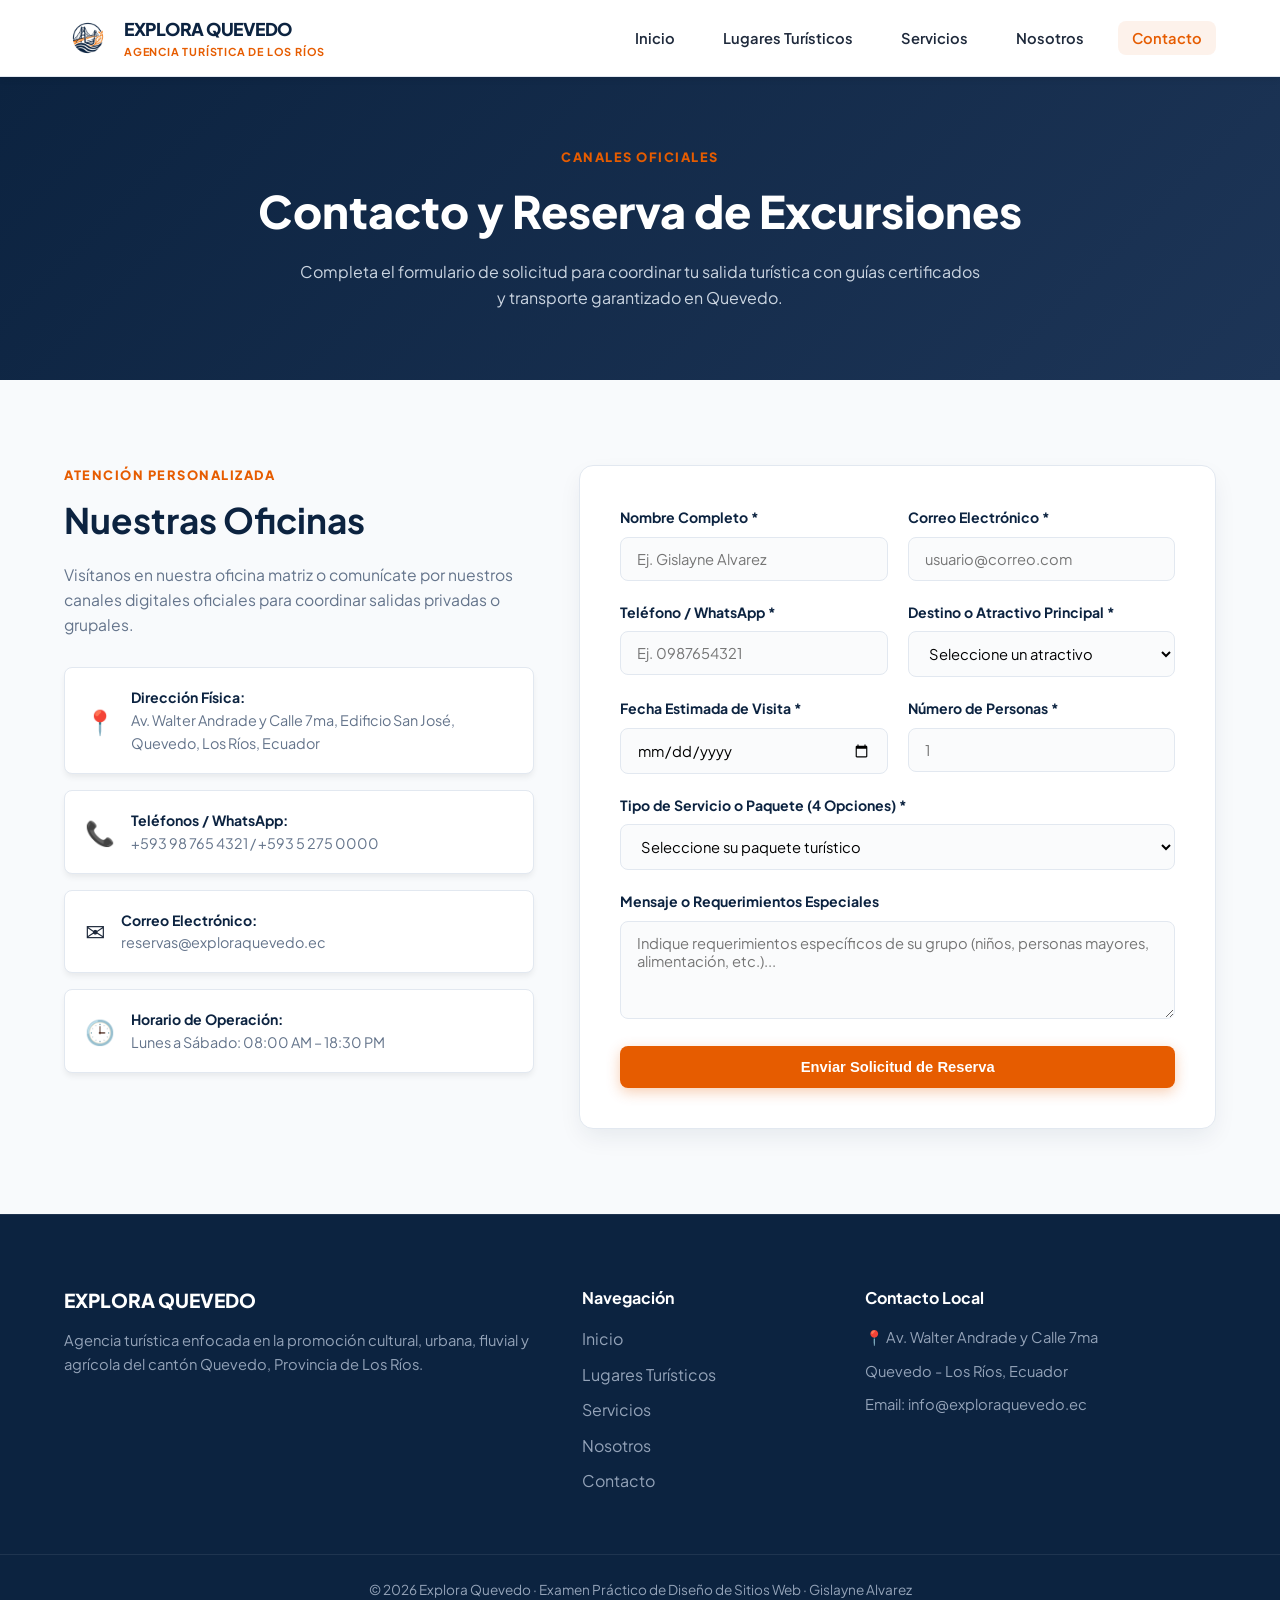
==== commit fb6f3c99: "CORREGIR ERRORES" ====
--- a/contacto.html
+++ b/contacto.html
@@ -142,15 +142,13 @@
               </div>
 
               <div class="form-group">
-                <label for="servicio">Tipo de Servicio o Paquete (6 Opciones) *</label>
+                <label for="servicio">Tipo de Servicio o Paquete (4 Opciones) *</label>
                 <select id="servicio" name="servicio" required>
                   <option value="" disabled selected>Seleccione su paquete turístico</option>
-                  <option value="Tour Malecón y Miradores ($15.00)">1. Tour Malecón y Miradores ($15.00 / pers.)</option>
-                  <option value="Ruta Puente Velasco Ibarra ($18.00)">2. Ruta Puente Velasco Ibarra ($18.00 / pers.)</option>
-                  <option value="Paseo en Bote por el Río ($20.00)">3. Paseo en Bote por el Río ($20.00 / pers.)</option>
-                  <option value="Circuito Parque & San José ($12.00)">4. Circuito Parque & San José ($12.00 / pers.)</option>
-                  <option value="Ruta Balnearios de Agua Dulce ($30.00)">5. Ruta Balnearios de Agua Dulce ($30.00 / pers.)</option>
-                  <option value="Finca Cacaotera 'Pepa de Oro' ($28.00)">6. Finca Cacaotera 'Pepa de Oro' ($28.00 / pers.)</option>
+                  <option value="Quevedo Histórico y Fluvial ($20.00)">1. Quevedo Histórico y Fluvial ($20.00 / pers.)</option>
+                  <option value="Ruta Balnearios de Agua Dulce ($30.00)">2. Ruta Balnearios de Agua Dulce ($30.00 / pers.)</option>
+                  <option value="Finca Cacaotera 'Pepa de Oro' ($28.00)">3. Finca Cacaotera 'Pepa de Oro' ($28.00 / pers.)</option>
+                  <option value="Quevedo Total 2D/1N ($75.00)">4. Quevedo Total 2D/1N ($75.00 / pers.)</option>
                 </select>
               </div>
 
--- a/css/styles.css
+++ b/css/styles.css
@@ -21,7 +21,9 @@
   --transition: all 0.3s cubic-bezier(0.2, 0.8, 0.2, 1);
 }
 
-/* RESET & MODELO DE CAJA */
+/* ===================================================
+   RESET Y MODELO DE CAJA
+   =================================================== */
 *, *::before, *::after {
   box-sizing: border-box;
   margin: 0;
@@ -67,7 +69,9 @@
   text-align: center;
 }
 
-/* ENCABEZADO Y NAVEGACIÓN */
+/* ===================================================
+   ENCABEZADO Y NAVEGACIÓN
+   =================================================== */
 .header-main {
   background-color: var(--bg-white);
   border-bottom: 1px solid var(--border-color);
@@ -142,7 +146,9 @@
   background-color: rgba(230, 92, 0, 0.08);
 }
 
-/* BOTONES */
+/* ===================================================
+   BOTONES
+   =================================================== */
 .btn-primary {
   display: inline-block;
   background-color: var(--accent-color);
@@ -187,15 +193,17 @@
   text-align: center;
 }
 
-/* HERO */
+/* ===================================================
+   HERO (PORTADA)
+   =================================================== */
 .hero-section {
   position: relative;
   background: 
     radial-gradient(circle at center, rgba(12, 35, 64, 0.72) 0%, rgba(8, 22, 40, 0.94) 100%),
     url('../images/hero.webp') center/cover no-repeat;
   color: var(--bg-white);
-  padding: 130px 20px 105px 20px;
-  min-height: 84vh;
+  padding: 120px 20px 100px 20px;
+  min-height: 85vh;
   text-align: center;
   display: flex;
   justify-content: center;
@@ -204,6 +212,7 @@
 
 .hero-content {
   max-width: 820px;
+  margin: 0 auto;
 }
 
 .hero-tag {
@@ -222,7 +231,7 @@
 }
 
 .hero-title {
-  font-size: clamp(2.4rem, 5vw, 3.8rem);
+  font-size: clamp(2.3rem, 5vw, 3.8rem);
   font-weight: 800;
   line-height: 1.15;
   margin-bottom: 20px;
@@ -233,7 +242,7 @@
 }
 
 .hero-description {
-  font-size: 1.1rem;
+  font-size: 1.05rem;
   color: #e2e8f0;
   max-width: 680px;
   margin: 0 auto 36px auto;
@@ -244,48 +253,62 @@
   gap: 16px;
   justify-content: center;
   flex-wrap: wrap;
-}
-
+  margin-bottom: 35px;
+}
+
+/* BARRA FLOTANTE DE EJES (FORZADA FLEX HORIZONTAL) */
 .hero-stats-strip {
-  display: inline-flex;
-  align-items: center;
-  justify-content: center;
-  background: rgba(255, 255, 255, 0.08);
-  border: 1px solid rgba(255, 255, 255, 0.18);
-  backdrop-filter: blur(10px);
-  padding: 12px 28px;
-  border-radius: 40px;
-  margin-top: 38px;
-  gap: 24px;
+  display: flex !important;
+  flex-direction: row !important;
+  align-items: center !important;
+  justify-content: center !important;
+  background: rgba(255, 255, 255, 0.1) !important;
+  border: 1px solid rgba(255, 255, 255, 0.25) !important;
+  backdrop-filter: blur(10px) !important;
+  -webkit-backdrop-filter: blur(10px) !important;
+  padding: 12px 32px !important;
+  border-radius: 50px !important;
+  margin: 0 auto !important;
+  width: fit-content !important;
+  gap: 28px !important;
 }
 
 .stat-pill {
-  text-align: center;
+  display: flex !important;
+  flex-direction: column !important;
+  align-items: center !important;
+  text-align: center !important;
 }
 
 .stat-pill strong {
-  display: block;
-  font-size: 1.05rem;
-  font-weight: 800;
-  color: var(--accent-color);
-  line-height: 1.2;
+  display: block !important;
+  font-size: 0.95rem !important;
+  font-weight: 800 !important;
+  color: var(--accent-color) !important;
+  line-height: 1.2 !important;
+  white-space: nowrap !important;
 }
 
 .stat-pill span {
-  font-size: 0.74rem;
-  color: #cbd5e1;
-  font-weight: 600;
-  text-transform: uppercase;
-  letter-spacing: 0.5px;
+  display: block !important;
+  font-size: 0.72rem !important;
+  color: #e2e8f0 !important;
+  font-weight: 600 !important;
+  text-transform: uppercase !important;
+  letter-spacing: 0.5px !important;
+  white-space: nowrap !important;
 }
 
 .stat-separator {
-  width: 1px;
-  height: 28px;
-  background-color: rgba(255, 255, 255, 0.2);
-}
-
-/* ENCABEZADOS DE PÁGINA */
+  display: block !important;
+  width: 1px !important;
+  height: 28px !important;
+  background-color: rgba(255, 255, 255, 0.25) !important;
+}
+
+/* ===================================================
+   ENCABEZADOS DE PÁGINA
+   =================================================== */
 .page-banner {
   background: linear-gradient(135deg, var(--primary-color), var(--primary-light));
   color: var(--bg-white);
@@ -330,7 +353,9 @@
   font-size: 1rem;
 }
 
-/* CARDS EN INDEX */
+/* ===================================================
+   CARDS EN INDEX
+   =================================================== */
 .featured-section {
   padding: 85px 0;
 }
@@ -442,7 +467,9 @@
   color: #cbd5e1;
 }
 
-/* DESTINOS */
+/* ===================================================
+   DESTINOS (PÁGINA 2 - 6 ATRACTIVOS)
+   =================================================== */
 .places-section {
   padding: 85px 0;
 }
@@ -540,7 +567,9 @@
   padding: 10px 20px;
 }
 
-/* SERVICIOS / PAQUETES */
+/* ===================================================
+   SERVICIOS (PÁGINA 3 - 4 PAQUETES)
+   =================================================== */
 .pricing-section {
   padding: 85px 0;
 }
@@ -665,7 +694,9 @@
   text-align: center;
 }
 
-/* NOSOTROS */
+/* ===================================================
+   NOSOTROS (PÁGINA 4)
+   =================================================== */
 .about-section {
   padding: 85px 0;
 }
@@ -784,7 +815,9 @@
   color: var(--text-muted);
 }
 
-/* CONTACTO */
+/* ===================================================
+   CONTACTO (PÁGINA 5)
+   =================================================== */
 .contact-section {
   padding: 85px 0;
 }
@@ -931,7 +964,9 @@
   margin-bottom: 24px;
 }
 
-/* FOOTER */
+/* ===================================================
+   FOOTER
+   =================================================== */
 .footer-main {
   background-color: var(--primary-color);
   color: #94a3b8;
@@ -981,7 +1016,9 @@
   font-size: 0.85rem;
 }
 
-/* RESPONSIVE */
+/* ===================================================
+   RESPONSIVE (MEDIA QUERIES)
+   =================================================== */
 @media (max-width: 900px) {
   .header-container {
     flex-direction: column;
@@ -1007,11 +1044,22 @@
     grid-template-columns: 1fr;
     text-align: center;
   }
+
+  .hero-stats-strip {
+    flex-direction: column !important;
+    gap: 14px !important;
+    border-radius: var(--radius-md) !important;
+    padding: 18px 24px !important;
+  }
+
+  .stat-separator {
+    display: none !important;
+  }
 }
 
 @media (max-width: 600px) {
   .hero-title {
-    font-size: 2.2rem;
+    font-size: 2.1rem;
   }
 
   .hero-buttons {
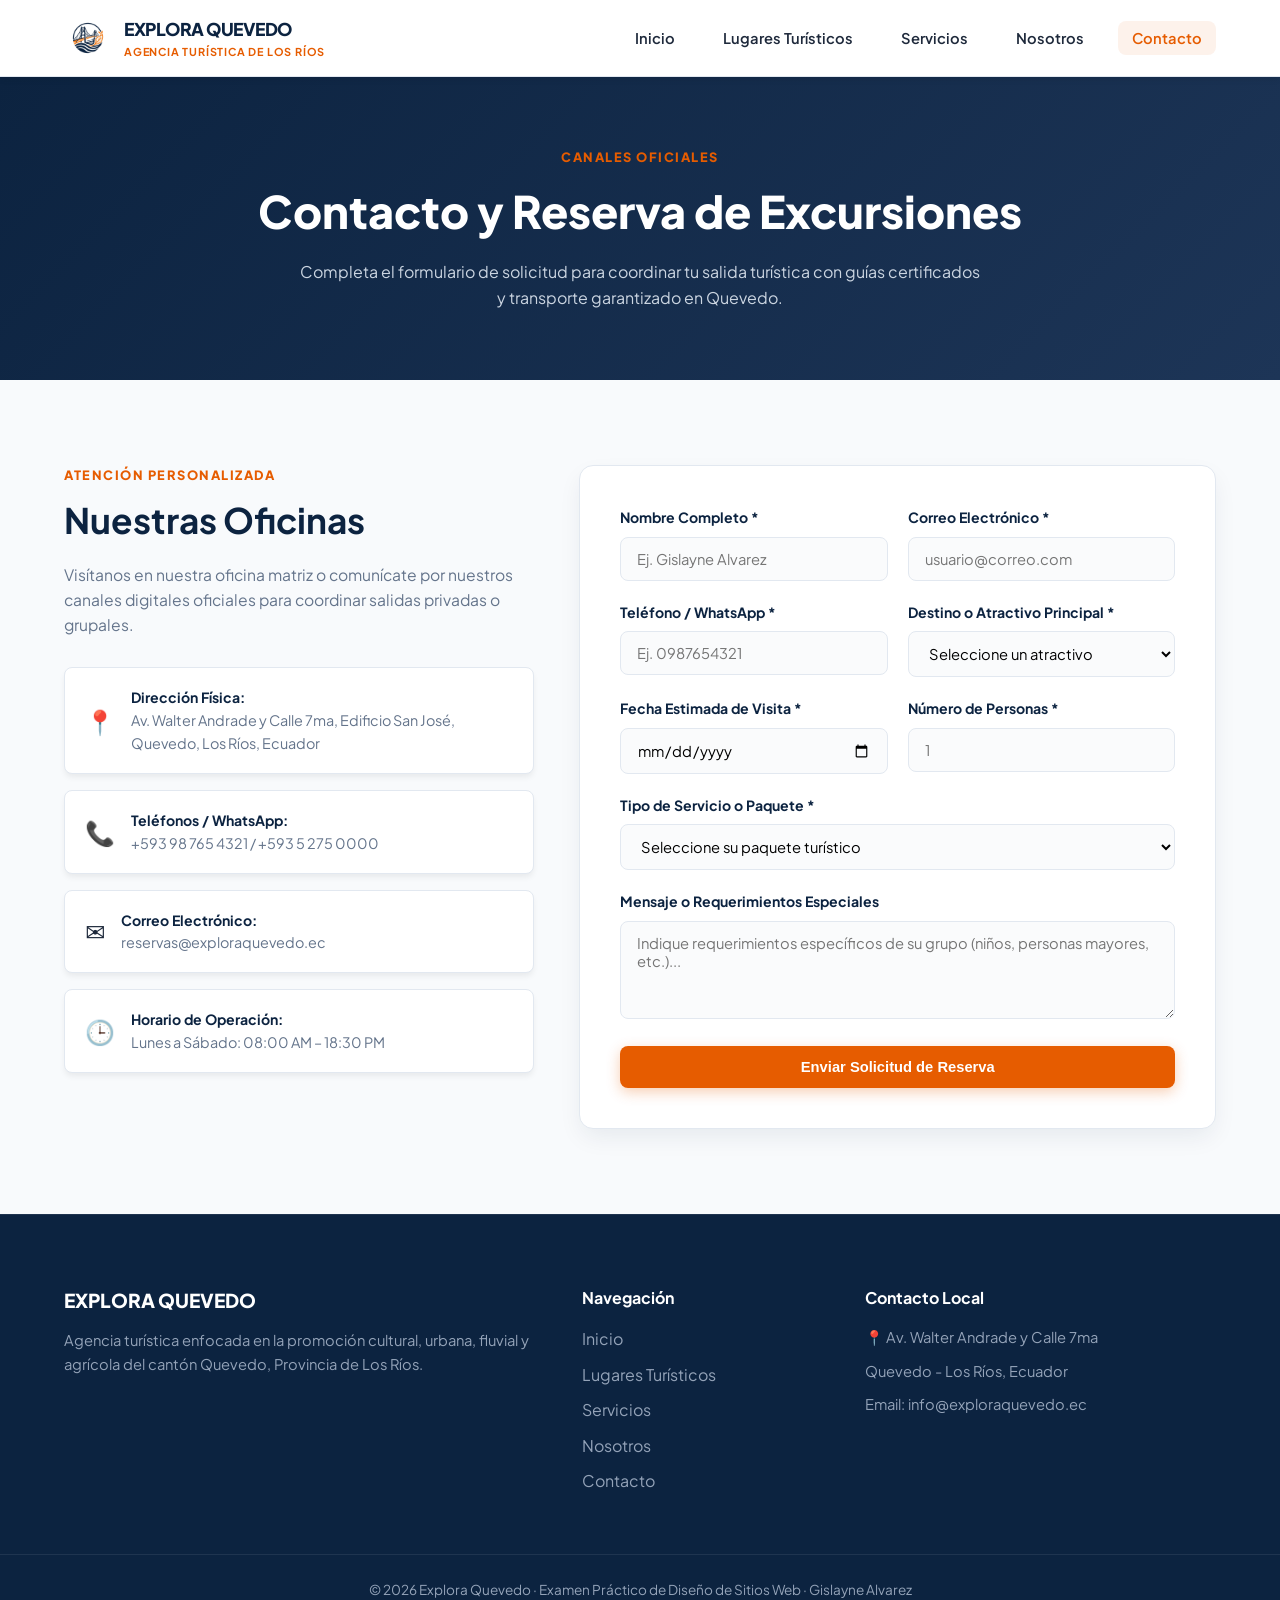
==== commit cc693d75: "README Y CONTACTO ACTUALIZADO" ====
--- a/contacto.html
+++ b/contacto.html
@@ -85,20 +85,9 @@
             </div>
           </aside>
 
+          <!-- FORMULARIO 100% PURO HTML5 SIN SCRIPTS -->
           <div class="form-container">
-
-            <div id="mensaje-exito" class="alert-success" style="display: none;">
-              <div class="success-icon">✓</div>
-              <h3>¡Solicitud Recibida con Éxito!</h3>
-              <p>Gracias por contactar a <strong>Explora Quevedo</strong>. Tu información ha sido ingresada en nuestro sistema de salidas.</p>
-              <div class="summary-box">
-                <p id="resumen-solicitud"></p>
-              </div>
-              <p class="small-notice">Un asesor turístico se comunicará vía WhatsApp o correo electrónico para coordinar el punto de partida y pagos.</p>
-              <button type="button" id="btn-nueva-solicitud" class="btn-primary">Enviar otra solicitud</button>
-            </div>
-
-            <form id="formulario-contacto" class="contact-form">
+            <form action="#" method="get" class="contact-form">
               
               <div class="form-row">
                 <div class="form-group">
@@ -120,12 +109,12 @@
                   <label for="destino">Destino o Atractivo Principal *</label>
                   <select id="destino" name="destino" required>
                     <option value="" disabled selected>Seleccione un atractivo</option>
-                    <option value="1. Malecón del Río Quevedo">1. Malecón del Río Quevedo</option>
-                    <option value="2. Puente Velasco Ibarra">2. Puente Velasco Ibarra</option>
-                    <option value="3. Paseos en Bote por el Río Quevedo">3. Paseos en Bote por el Río Quevedo</option>
-                    <option value="4. Parque Central e Iglesia San José">4. Parque Central e Iglesia San José</option>
-                    <option value="5. Balnearios de Agua Dulce">5. Balnearios de Agua Dulce</option>
-                    <option value="6. Fincas Cacaoteras del Río">6. Fincas Cacaoteras del Río</option>
+                    <option value="malecon">1. Malecón del Río Quevedo</option>
+                    <option value="puente">2. Puente Velasco Ibarra</option>
+                    <option value="bote">3. Paseos en Bote por el Río Quevedo</option>
+                    <option value="parque">4. Parque Central e Iglesia San José</option>
+                    <option value="balnearios">5. Balnearios de Agua Dulce</option>
+                    <option value="cacao">6. Fincas Cacaoteras del Río</option>
                   </select>
                 </div>
               </div>
@@ -142,24 +131,23 @@
               </div>
 
               <div class="form-group">
-                <label for="servicio">Tipo de Servicio o Paquete (4 Opciones) *</label>
+                <label for="servicio">Tipo de Servicio o Paquete *</label>
                 <select id="servicio" name="servicio" required>
                   <option value="" disabled selected>Seleccione su paquete turístico</option>
-                  <option value="Quevedo Histórico y Fluvial ($20.00)">1. Quevedo Histórico y Fluvial ($20.00 / pers.)</option>
-                  <option value="Ruta Balnearios de Agua Dulce ($30.00)">2. Ruta Balnearios de Agua Dulce ($30.00 / pers.)</option>
-                  <option value="Finca Cacaotera 'Pepa de Oro' ($28.00)">3. Finca Cacaotera 'Pepa de Oro' ($28.00 / pers.)</option>
-                  <option value="Quevedo Total 2D/1N ($75.00)">4. Quevedo Total 2D/1N ($75.00 / pers.)</option>
+                  <option value="historico">1. Quevedo Histórico y Fluvial ($20.00 / pers.)</option>
+                  <option value="balnearios">2. Ruta Balnearios de Agua Dulce ($30.00 / pers.)</option>
+                  <option value="cacao">3. Finca Cacaotera 'Pepa de Oro' ($28.00 / pers.)</option>
+                  <option value="total">4. Quevedo Total 2D/1N ($75.00 / pers.)</option>
                 </select>
               </div>
 
               <div class="form-group">
                 <label for="mensaje">Mensaje o Requerimientos Especiales</label>
-                <textarea id="mensaje" name="mensaje" rows="4" placeholder="Indique requerimientos específicos de su grupo (niños, personas mayores, alimentación, etc.)..."></textarea>
+                <textarea id="mensaje" name="mensaje" rows="4" placeholder="Indique requerimientos específicos de su grupo (niños, personas mayores, etc.)..."></textarea>
               </div>
 
               <button type="submit" class="btn-primary btn-block">Enviar Solicitud de Reserva</button>
             </form>
-
           </div>
 
         </div>
@@ -200,32 +188,5 @@
     </div>
   </footer>
 
-  <script>
-    const form = document.getElementById('formulario-contacto');
-    const mensajeExito = document.getElementById('mensaje-exito');
-    const resumenSolicitud = document.getElementById('resumen-solicitud');
-    const btnNueva = document.getElementById('btn-nueva-solicitud');
-
-    form.addEventListener('submit', function(e) {
-      e.preventDefault();
-
-      const nombre = document.getElementById('nombre').value;
-      const destino = document.getElementById('destino').value;
-      const paquete = document.getElementById('servicio').value;
-      const personas = document.getElementById('personas').value;
-      const fecha = document.getElementById('fecha').value;
-
-      resumenSolicitud.innerHTML = `Estimado/a <strong>${nombre}</strong>, tu solicitud para <strong>${personas} persona(s)</strong> con destino a <strong>${destino}</strong> bajo el paquete <em>${paquete}</em> para la fecha <strong>${fecha}</strong> ha sido registrada con estado: <span style="color:#0f5132; font-weight:700;">CONFIRMADA</span>.`;
-
-      form.style.display = 'none';
-      mensajeExito.style.display = 'block';
-    });
-
-    btnNueva.addEventListener('click', function() {
-      form.reset();
-      mensajeExito.style.display = 'none';
-      form.style.display = 'block';
-    });
-  </script>
 </body>
 </html>
